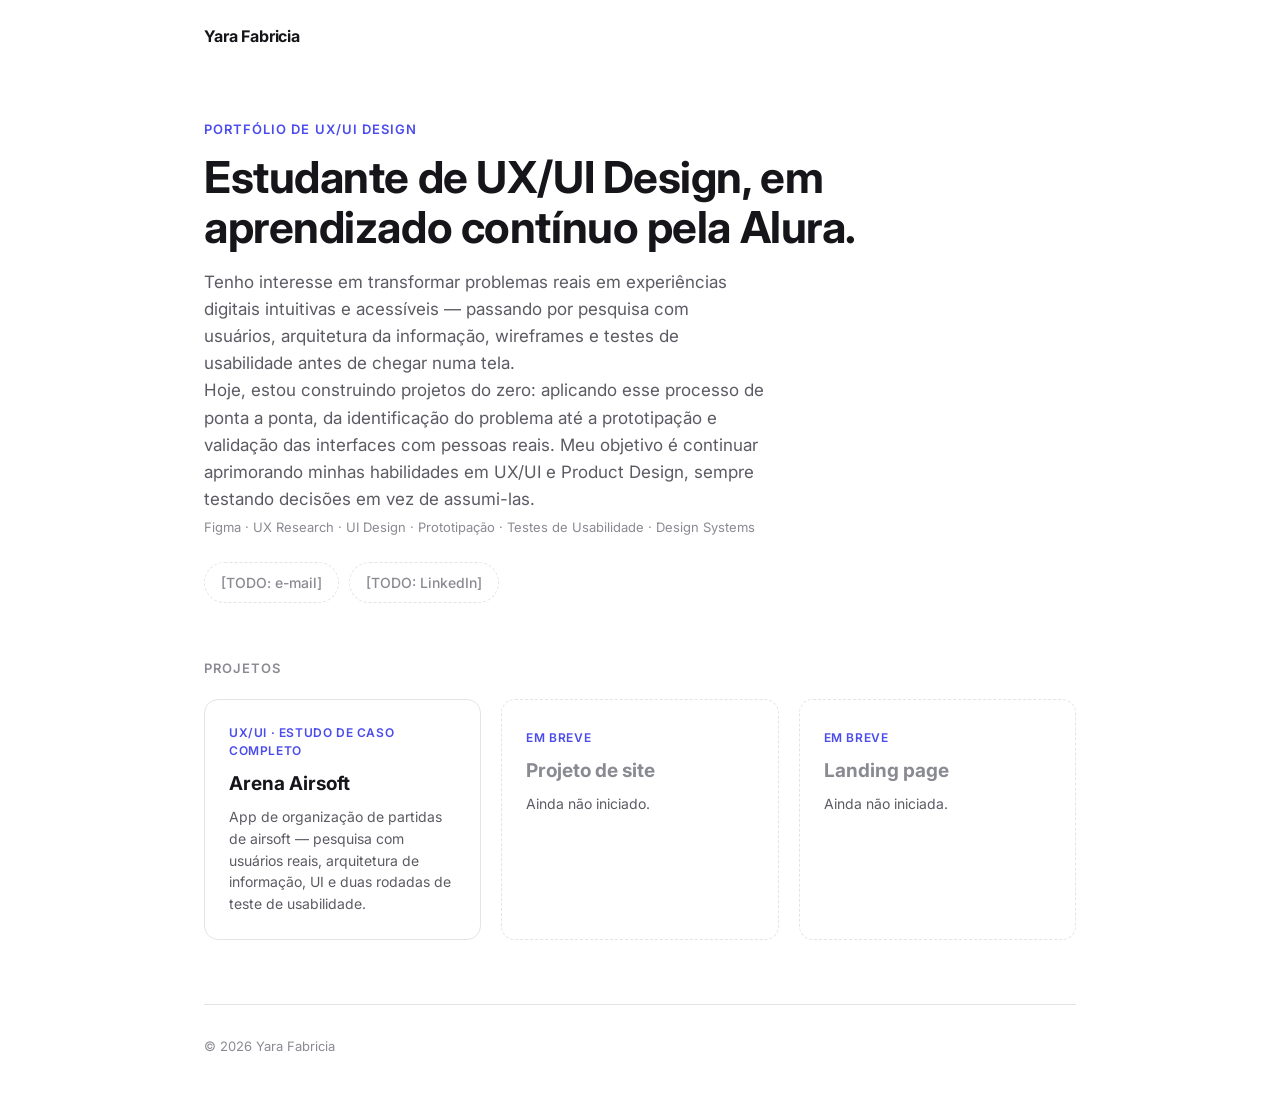
==== index.html @ 6df73b3e "Primeira versão do site de portfólio: home + case Arena Airsoft" ====
<!doctype html>
<html lang="pt-BR">
<head>
<meta charset="utf-8">
<meta name="viewport" content="width=device-width, initial-scale=1">
<title>Yara Fabricia — UX/UI Design</title>
<meta name="description" content="Portfólio de UX/UI design de Yara Fabricia.">
<link rel="preconnect" href="https://fonts.googleapis.com">
<link href="https://fonts.googleapis.com/css2?family=Inter:wght@400;500;600;700&display=swap" rel="stylesheet">
<link rel="stylesheet" href="styles.css">
</head>
<body>

<div class="wrap">
  <div class="nav">
    <div class="brand">Yara Fabricia</div>
  </div>

  <div class="hero">
    <div class="eyebrow">Portfólio de UX/UI design</div>
    <h1>Estudante de UX/UI Design, em aprendizado contínuo pela Alura.</h1>
    <p>Tenho interesse em transformar problemas reais em experiências digitais intuitivas e acessíveis — passando por pesquisa com usuários, arquitetura da informação, wireframes e testes de usabilidade antes de chegar numa tela.</p>
    <p>Hoje, estou construindo projetos do zero: aplicando esse processo de ponta a ponta, da identificação do problema até a prototipação e validação das interfaces com pessoas reais. Meu objetivo é continuar aprimorando minhas habilidades em UX/UI e Product Design, sempre testando decisões em vez de assumi-las.</p>
    <p style="font-size:13px; color:var(--text-faint); margin-top:4px">Figma · UX Research · UI Design · Prototipação · Testes de Usabilidade · Design Systems</p>

    <!-- TODO: links de contato que a Yara quer públicos (e-mail profissional, LinkedIn, etc.) -->
    <div class="contact-links">
      <a href="#" style="border-style:dashed; color:var(--text-faint)">[TODO: e-mail]</a>
      <a href="#" style="border-style:dashed; color:var(--text-faint)">[TODO: LinkedIn]</a>
    </div>
  </div>

  <div class="section-label">Projetos</div>
  <div class="projects">
    <a class="project-card" href="cases/arena-airsoft.html">
      <div class="tag">UX/UI · estudo de caso completo</div>
      <h3>Arena Airsoft</h3>
      <p>App de organização de partidas de airsoft — pesquisa com usuários reais, arquitetura de informação, UI e duas rodadas de teste de usabilidade.</p>
    </a>
    <div class="project-card placeholder">
      <div class="tag">Em breve</div>
      <h3>Projeto de site</h3>
      <p>Ainda não iniciado.</p>
    </div>
    <div class="project-card placeholder">
      <div class="tag">Em breve</div>
      <h3>Landing page</h3>
      <p>Ainda não iniciada.</p>
    </div>
  </div>

  <footer>
    &copy; 2026 Yara Fabricia
  </footer>
</div>

</body>
</html>
---- styles.css ----
:root {
  --bg: #ffffff;
  --surface: #f7f7f8;
  --text: #16161a;
  --text-muted: #5b5b63;
  --text-faint: #8a8a92;
  --border: #e4e4e8;
  --accent: #4b4ced;
  --accent-ink: #ffffff;
  --radius: 14px;
  --max: 920px;
}

* { box-sizing: border-box; }

html, body {
  margin: 0;
  background: var(--bg);
  color: var(--text);
  font-family: 'Inter', system-ui, -apple-system, sans-serif;
  font-size: 16px;
  line-height: 1.5;
}

a { color: inherit; text-decoration: none; }

.wrap {
  max-width: var(--max);
  margin: 0 auto;
  padding: 0 24px;
}

/* ---------- top nav ---------- */
.nav {
  display: flex;
  align-items: center;
  justify-content: space-between;
  padding: 24px 0;
}

.nav .brand {
  font-weight: 700;
  font-size: 16px;
  letter-spacing: -0.01em;
}

.nav a.back {
  font-size: 14px;
  color: var(--text-muted);
  display: flex;
  align-items: center;
  gap: 6px;
}

/* ---------- hero (home) ---------- */
.hero {
  padding: 48px 0 56px 0;
}

.hero .eyebrow {
  font-size: 13px;
  font-weight: 600;
  color: var(--accent);
  text-transform: uppercase;
  letter-spacing: 0.08em;
  margin-bottom: 12px;
}

.hero h1 {
  margin: 0 0 16px 0;
  font-size: clamp(28px, 5vw, 44px);
  line-height: 1.15;
  font-weight: 700;
  letter-spacing: -0.01em;
  max-width: 720px;
}

.hero p {
  margin: 0;
  font-size: 17px;
  line-height: 1.6;
  color: var(--text-muted);
  max-width: 560px;
}

.contact-links {
  display: flex;
  flex-wrap: wrap;
  gap: 10px;
  margin-top: 24px;
}

.contact-links a {
  padding: 9px 16px;
  border-radius: 999px;
  border: 1px solid var(--border);
  font-size: 14px;
  font-weight: 500;
}

.contact-links a:hover { border-color: var(--accent); color: var(--accent); }

/* ---------- project grid ---------- */
.section-label {
  font-size: 13px;
  font-weight: 600;
  color: var(--text-faint);
  text-transform: uppercase;
  letter-spacing: 0.08em;
  margin: 0 0 20px 0;
}

.projects {
  display: grid;
  grid-template-columns: repeat(auto-fit, minmax(260px, 1fr));
  gap: 20px;
  padding-bottom: 64px;
}

.project-card {
  display: block;
  border: 1px solid var(--border);
  border-radius: var(--radius);
  padding: 24px;
  transition: border-color 0.15s ease, transform 0.15s ease;
}

.project-card:hover {
  border-color: var(--accent);
  transform: translateY(-2px);
}

.project-card .tag {
  display: inline-block;
  font-size: 12px;
  font-weight: 600;
  color: var(--accent);
  text-transform: uppercase;
  letter-spacing: 0.05em;
  margin-bottom: 10px;
}

.project-card h3 {
  margin: 0 0 8px 0;
  font-size: 19px;
  font-weight: 700;
}

.project-card p {
  margin: 0;
  font-size: 14px;
  color: var(--text-muted);
  line-height: 1.55;
}

.project-card.placeholder {
  border-style: dashed;
  color: var(--text-faint);
}

.project-card.placeholder h3 { color: var(--text-faint); }

footer {
  padding: 32px 0 48px 0;
  border-top: 1px solid var(--border);
  font-size: 13px;
  color: var(--text-faint);
}

/* ---------- case page ---------- */
.case-hero {
  background: #141417;
  color: #ffffff;
  padding: 48px 0 40px 0;
  margin-bottom: 0;
}

.case-hero .badge {
  width: 48px;
  height: 48px;
  border-radius: 12px;
  background: #ffffff;
  color: #141417;
  display: flex;
  align-items: center;
  justify-content: center;
  margin-bottom: 16px;
}

.case-hero .eyebrow {
  font-size: 13px;
  font-weight: 600;
  letter-spacing: 0.08em;
  text-transform: uppercase;
  color: #a3a3ad;
  margin-bottom: 10px;
}

.case-hero h1 {
  margin: 0 0 14px 0;
  font-size: clamp(26px, 4.5vw, 38px);
  line-height: 1.2;
  font-weight: 700;
  max-width: 680px;
}

.case-hero p.lede {
  margin: 0;
  font-size: 16px;
  line-height: 1.6;
  color: #cfcfd4;
  max-width: 620px;
}

.case-meta {
  display: flex;
  flex-wrap: wrap;
  gap: 28px;
  margin-top: 24px;
  padding-top: 20px;
  border-top: 1px solid #2c2c31;
  font-size: 13px;
}

.case-meta div span:first-child { color: #8a8a92; display: block; margin-bottom: 4px; }
.case-meta div span:last-child { color: #ffffff; }

.case-section {
  padding: 44px 0 8px 0;
}

.case-section .num {
  font-size: 13px;
  font-weight: 600;
  color: var(--accent);
  text-transform: uppercase;
  letter-spacing: 0.06em;
  margin-bottom: 12px;
}

.case-section h2 {
  margin: 0 0 14px 0;
  font-size: 24px;
  font-weight: 700;
  max-width: 680px;
}

.case-section p {
  margin: 0 0 14px 0;
  font-size: 16px;
  line-height: 1.65;
  color: var(--text-muted);
  max-width: 680px;
}

.callout {
  margin: 10px 0 18px 0;
  padding: 16px 20px;
  border-radius: 12px;
  background: var(--surface);
  border-left: 4px solid var(--accent);
  max-width: 680px;
  font-size: 14px;
  line-height: 1.55;
  color: var(--text-muted);
}

.callout.warn { border-left-color: #c23b2e; background: #fdf0ed; }
.callout.good { border-left-color: #4a7a30; background: #eef3e7; }
.callout.dashed { border: 1px dashed #c7c7cc; background: transparent; border-left: 1px dashed #c7c7cc; }
.callout strong { color: var(--text); }

.callout .label {
  font-size: 12px;
  font-weight: 600;
  color: var(--text-muted);
  text-transform: uppercase;
  letter-spacing: 0.04em;
  margin-bottom: 6px;
  display: block;
}

.persona-grid {
  display: grid;
  grid-template-columns: repeat(auto-fit, minmax(240px, 1fr));
  gap: 16px;
  margin: 12px 0 18px 0;
}

.persona-card {
  border: 1px solid var(--border);
  border-radius: 12px;
  padding: 18px 20px;
}

.persona-card .name {
  font-size: 16px;
  font-weight: 600;
  margin-bottom: 6px;
}

.persona-card .desc {
  font-size: 13px;
  color: var(--text-faint);
  margin-bottom: 8px;
}

.persona-card .pain {
  font-size: 13px;
  line-height: 1.5;
  color: var(--text-muted);
  margin-bottom: 8px;
}

.persona-card .quote {
  font-size: 12px;
  line-height: 1.5;
  color: var(--text-faint);
  font-style: italic;
}

.timeline {
  border: 1px solid var(--border);
  border-radius: 12px;
  overflow: hidden;
  margin: 10px 0 18px 0;
  max-width: 680px;
}

.timeline .row {
  display: grid;
  grid-template-columns: 44px 1fr auto;
  gap: 12px;
  padding: 14px 18px;
  border-bottom: 1px solid var(--border);
  align-items: baseline;
}

.timeline .row:last-child { border-bottom: none; }

.timeline .n { font-size: 18px; font-weight: 600; color: var(--text-faint); }
.timeline .n.active { color: var(--accent); }
.timeline .title { font-size: 14px; font-weight: 600; }
.timeline .sub { font-size: 12px; color: var(--text-faint); margin-top: 2px; }
.timeline .date { font-size: 12px; color: var(--text-faint); text-align: right; white-space: nowrap; }

.decision-card {
  border: 1px solid var(--border);
  border-radius: 12px;
  padding: 18px 20px;
  margin-bottom: 12px;
  max-width: 680px;
}

.decision-card .title { font-size: 15px; font-weight: 600; margin-bottom: 8px; }
.decision-card .body { font-size: 14px; line-height: 1.55; color: var(--text-muted); }

.swatches { display: flex; gap: 10px; margin-top: 10px; flex-wrap: wrap; }
.swatch { padding: 6px 12px; border-radius: 999px; font-size: 12px; font-weight: 600; }

.finding {
  display: flex;
  gap: 12px;
  align-items: flex-start;
  padding: 12px 0;
  border-top: 1px solid var(--border);
  max-width: 680px;
}

.finding:last-child { border-bottom: 1px solid var(--border); }

.finding .dot {
  width: 9px;
  height: 9px;
  border-radius: 999px;
  margin-top: 6px;
  flex-shrink: 0;
}

.dot-high { background: #c23b2e; }
.dot-low { background: #8a8a92; }

.finding .text { font-size: 14px; line-height: 1.55; color: var(--text-muted); }

.applied-box {
  padding: 14px 20px;
  border-radius: 12px;
  background: var(--surface);
  max-width: 680px;
  font-size: 13px;
  line-height: 1.55;
  color: var(--text-muted);
  margin-bottom: 8px;
}

.screens-grid {
  display: grid;
  grid-template-columns: repeat(auto-fit, minmax(160px, 1fr));
  gap: 10px;
  margin: 12px 0 18px 0;
  max-width: 680px;
}

.screens-grid span {
  display: block;
  padding: 12px 14px;
  border-radius: 10px;
  background: var(--surface);
  font-size: 14px;
  text-align: center;
}

.btn-outline {
  display: inline-flex;
  align-items: center;
  gap: 8px;
  padding: 11px 20px;
  border-radius: 999px;
  border: 1px solid var(--text);
  font-size: 13px;
  font-weight: 600;
  margin: 6px 0 18px 0;
}

.btn-outline:hover { background: var(--text); color: var(--bg); }

.learned-box {
  margin-top: 16px;
  padding: 20px 24px;
  border-radius: 12px;
  background: var(--surface);
  max-width: 680px;
}

.learned-box .label {
  font-size: 13px;
  font-weight: 600;
  color: var(--text-muted);
  text-transform: uppercase;
  letter-spacing: 0.04em;
  margin-bottom: 10px;
}

.learned-box p { color: var(--text); font-size: 15px; }
.learned-box p.note { font-size: 13px; color: var(--text-faint); font-style: italic; }

.case-footer { padding: 40px 0 64px 0; }

@media (max-width: 640px) {
  .case-meta { gap: 20px; }
  .timeline .row { grid-template-columns: 1fr; gap: 2px; }
  .timeline .date { text-align: left; }
}
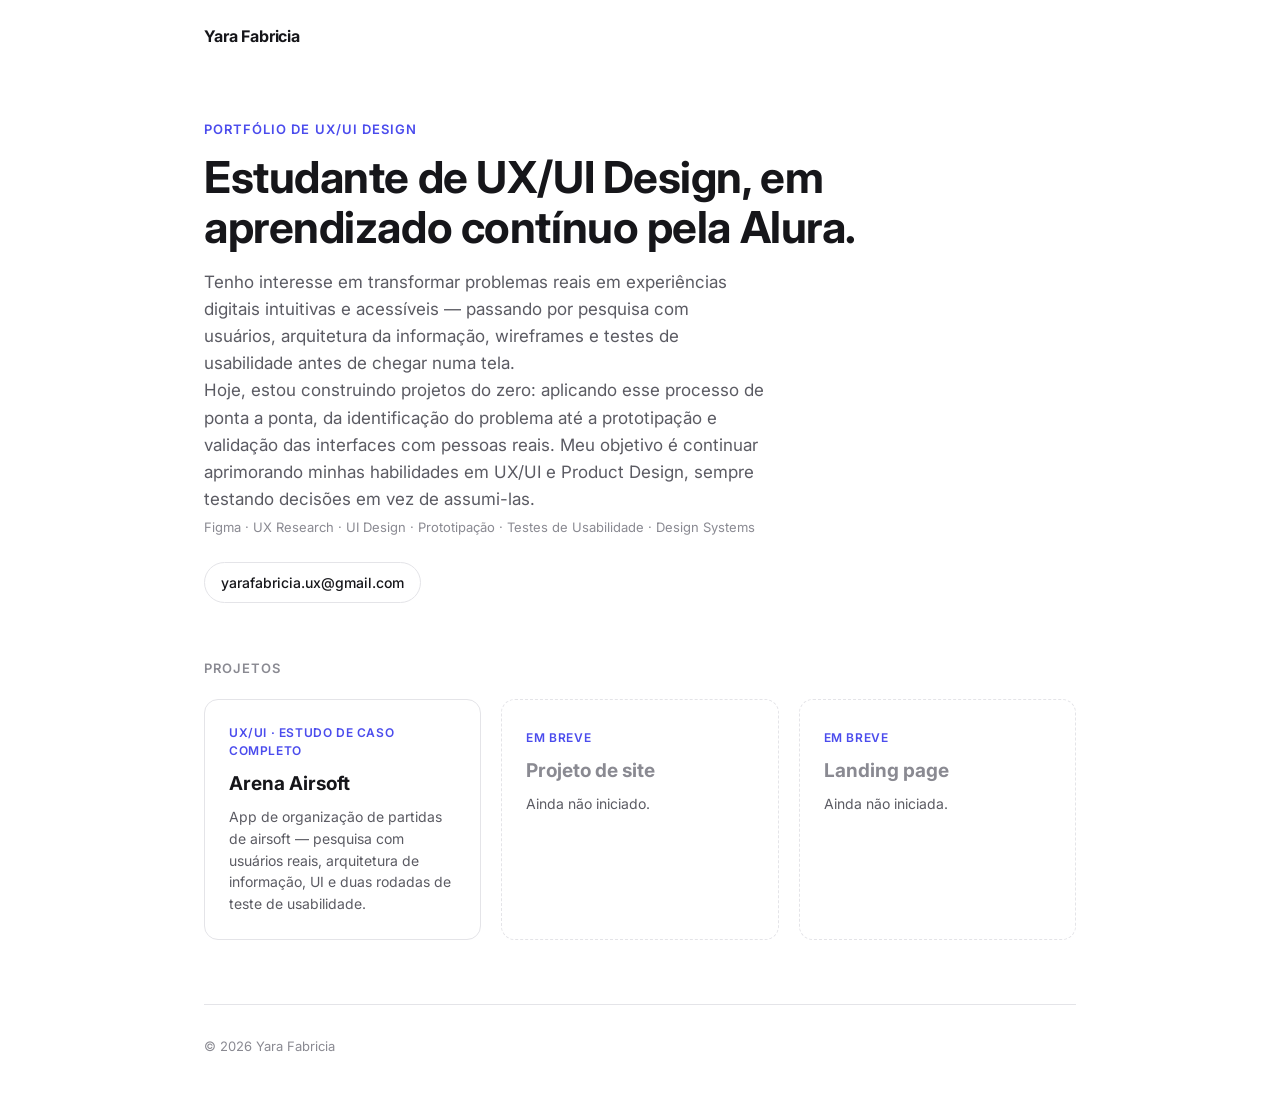
==== commit f8c02bb8: "Adiciona e-mail de contato na home" ====
--- a/index.html
+++ b/index.html
@@ -23,10 +23,8 @@
     <p>Hoje, estou construindo projetos do zero: aplicando esse processo de ponta a ponta, da identificação do problema até a prototipação e validação das interfaces com pessoas reais. Meu objetivo é continuar aprimorando minhas habilidades em UX/UI e Product Design, sempre testando decisões em vez de assumi-las.</p>
     <p style="font-size:13px; color:var(--text-faint); margin-top:4px">Figma · UX Research · UI Design · Prototipação · Testes de Usabilidade · Design Systems</p>
 
-    <!-- TODO: links de contato que a Yara quer públicos (e-mail profissional, LinkedIn, etc.) -->
     <div class="contact-links">
-      <a href="#" style="border-style:dashed; color:var(--text-faint)">[TODO: e-mail]</a>
-      <a href="#" style="border-style:dashed; color:var(--text-faint)">[TODO: LinkedIn]</a>
+      <a href="mailto:yarafabricia.ux@gmail.com">yarafabricia.ux@gmail.com</a>
     </div>
   </div>
 
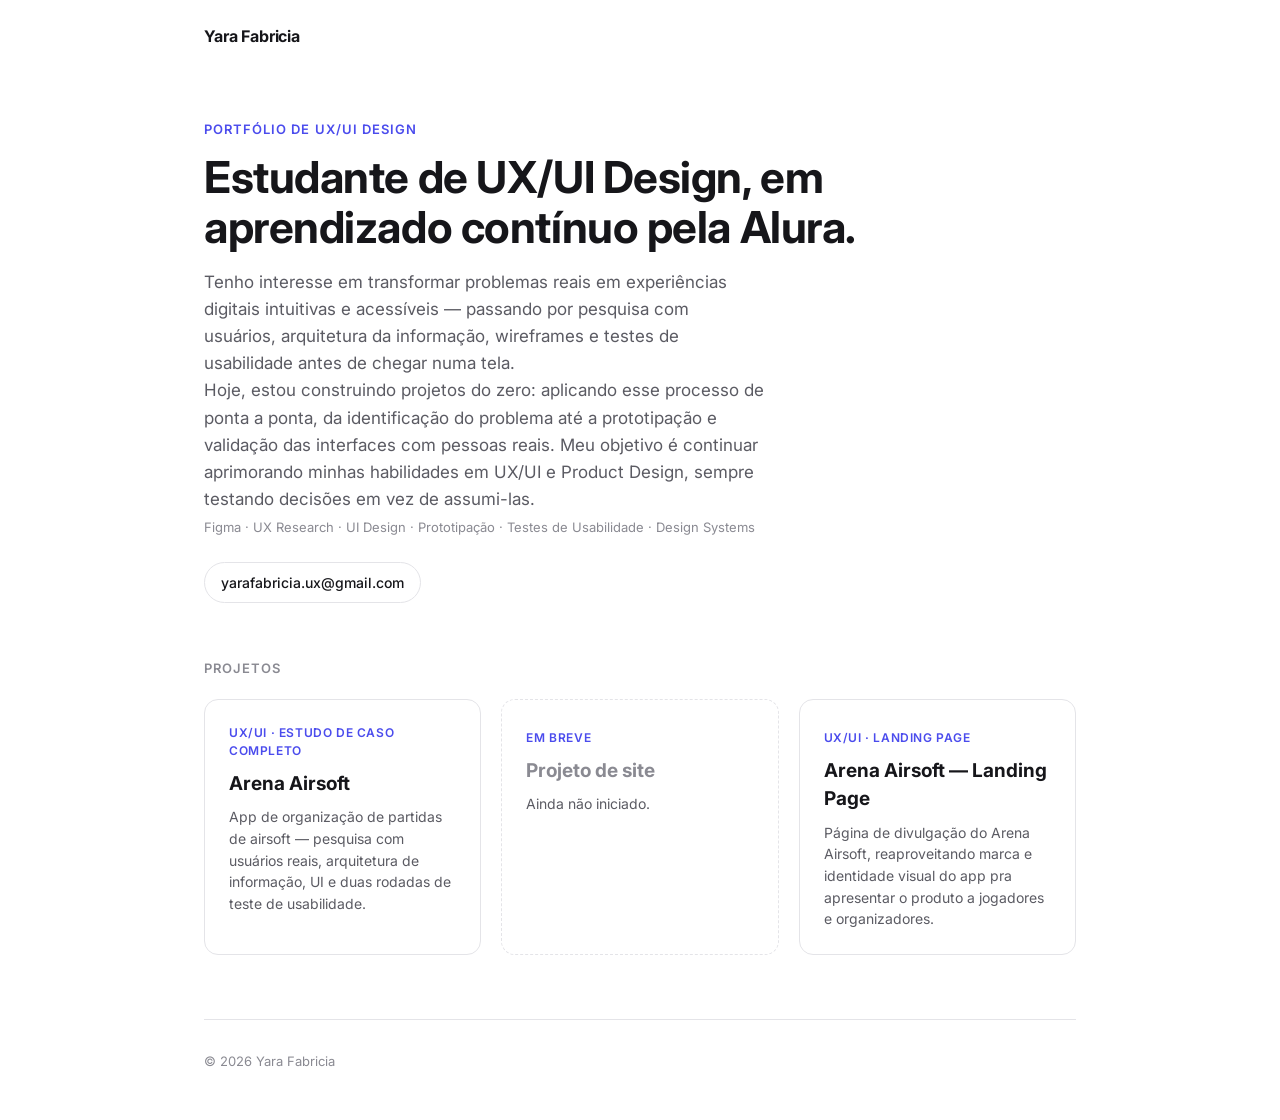
==== commit 6ff44749: "Adiciona card da landing page no portfólio Antes: a home mostrava "Landing page" como placeholder "E" ====
--- a/index.html
+++ b/index.html
@@ -40,11 +40,11 @@
       <h3>Projeto de site</h3>
       <p>Ainda não iniciado.</p>
     </div>
-    <div class="project-card placeholder">
-      <div class="tag">Em breve</div>
-      <h3>Landing page</h3>
-      <p>Ainda não iniciada.</p>
-    </div>
+    <a class="project-card" href="https://arena-airsoft-landing.vercel.app/" target="_blank" rel="noopener">
+      <div class="tag">UX/UI · landing page</div>
+      <h3>Arena Airsoft — Landing Page</h3>
+      <p>Página de divulgação do Arena Airsoft, reaproveitando marca e identidade visual do app pra apresentar o produto a jogadores e organizadores.</p>
+    </a>
   </div>
 
   <footer>
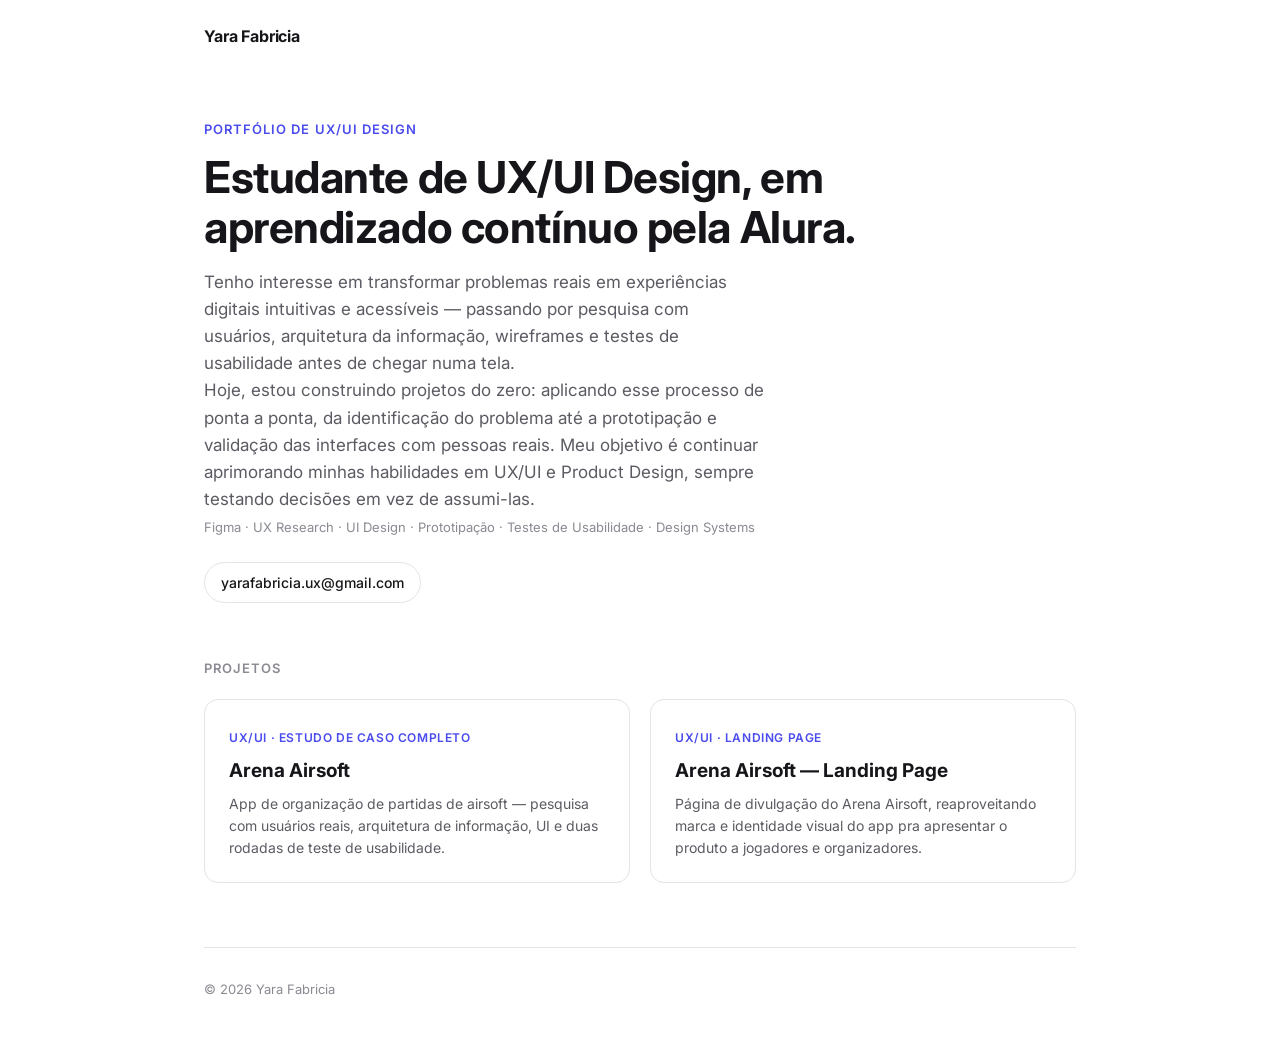
==== commit d99291d3: "Remove placeholder do card de projeto de site ainda não iniciado Antes: a home mostrava um card "Em " ====
--- a/index.html
+++ b/index.html
@@ -35,11 +35,6 @@
       <h3>Arena Airsoft</h3>
       <p>App de organização de partidas de airsoft — pesquisa com usuários reais, arquitetura de informação, UI e duas rodadas de teste de usabilidade.</p>
     </a>
-    <div class="project-card placeholder">
-      <div class="tag">Em breve</div>
-      <h3>Projeto de site</h3>
-      <p>Ainda não iniciado.</p>
-    </div>
     <a class="project-card" href="https://arena-airsoft-landing.vercel.app/" target="_blank" rel="noopener">
       <div class="tag">UX/UI · landing page</div>
       <h3>Arena Airsoft — Landing Page</h3>
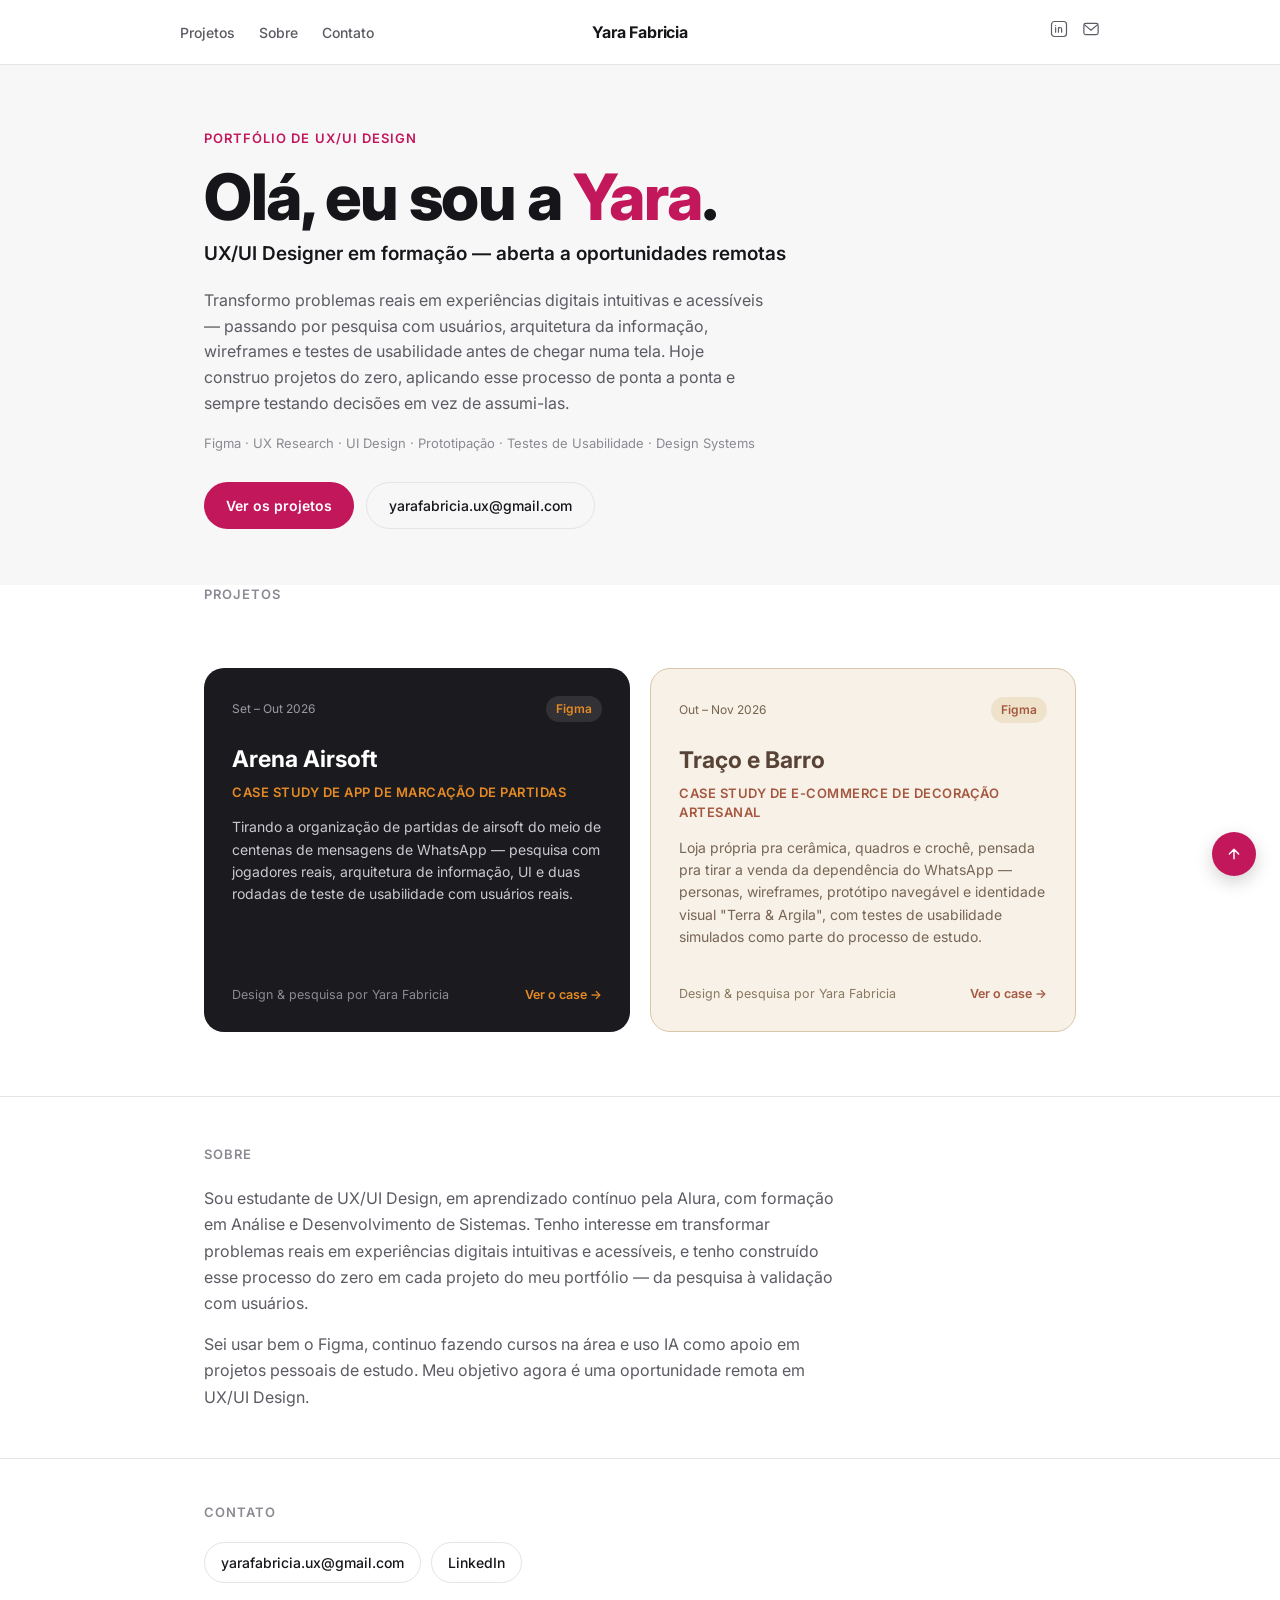
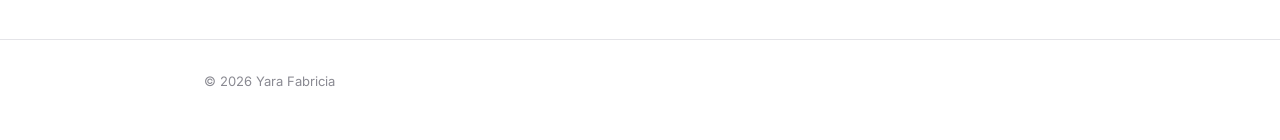
==== commit 764301b5: "Redesenha o portfólio principal com visual próprio Nova home inspirada em referência enviada pela Ya" ====
--- a/index.html
+++ b/index.html
@@ -4,48 +4,119 @@
 <meta charset="utf-8">
 <meta name="viewport" content="width=device-width, initial-scale=1">
 <title>Yara Fabricia — UX/UI Design</title>
-<meta name="description" content="Portfólio de UX/UI design de Yara Fabricia.">
+<meta name="description" content="Portfólio de UX/UI design de Yara Fabricia: estudos de caso de Arena Airsoft e Traço e Barro, do problema à validação com usuários.">
 <link rel="preconnect" href="https://fonts.googleapis.com">
-<link href="https://fonts.googleapis.com/css2?family=Inter:wght@400;500;600;700&display=swap" rel="stylesheet">
+<link href="https://fonts.googleapis.com/css2?family=Inter:wght@400;500;600;700;800&display=swap" rel="stylesheet">
 <link rel="stylesheet" href="styles.css">
 </head>
 <body>
 
+<div class="home-nav">
+  <div class="wrap home-nav-row">
+    <div class="home-nav-links">
+      <a href="#projetos">Projetos</a>
+      <a href="#sobre">Sobre</a>
+      <a href="#contato">Contato</a>
+    </div>
+    <div class="home-nav-brand">Yara Fabricia</div>
+    <div class="home-nav-social">
+      <a href="https://www.linkedin.com/in/yara-fabrícia-UXUI" target="_blank" rel="noopener" aria-label="LinkedIn">
+        <svg width="18" height="18" viewBox="0 0 24 24" fill="none" aria-hidden="true"><rect x="2" y="2" width="20" height="20" rx="4" stroke="currentColor" stroke-width="1.6"/><path d="M7.5 10v6.2M7.5 7.3v.1M11.3 16.2V10M11.3 12.2c0-1.4 1-2.2 2.2-2.2 1.3 0 2 .8 2 2.3v3.9" stroke="currentColor" stroke-width="1.6" stroke-linecap="round"/></svg>
+      </a>
+      <a href="mailto:yarafabricia.ux@gmail.com" aria-label="E-mail">
+        <svg width="18" height="18" viewBox="0 0 24 24" fill="none" aria-hidden="true"><rect x="2.5" y="4.5" width="19" height="15" rx="2.5" stroke="currentColor" stroke-width="1.6"/><path d="M3.5 6.5l8.5 7 8.5-7" stroke="currentColor" stroke-width="1.6" stroke-linecap="round"/></svg>
+      </a>
+    </div>
+  </div>
+</div>
+
+<div class="home-hero">
+  <div class="wrap">
+    <div class="home-hero-eyebrow">Portfólio de UX/UI Design</div>
+    <h1 class="home-hero-title">Olá, eu sou a <span>Yara</span>.</h1>
+    <p class="home-hero-role">UX/UI Designer em formação — aberta a oportunidades remotas</p>
+    <p class="home-hero-lede">Transformo problemas reais em experiências digitais intuitivas e acessíveis — passando por pesquisa com usuários, arquitetura da informação, wireframes e testes de usabilidade antes de chegar numa tela. Hoje construo projetos do zero, aplicando esse processo de ponta a ponta e sempre testando decisões em vez de assumi-las.</p>
+    <div class="home-hero-tools">Figma · UX Research · UI Design · Prototipação · Testes de Usabilidade · Design Systems</div>
+    <div class="home-hero-cta">
+      <a class="btn-primary" href="#projetos">Ver os projetos</a>
+      <a class="btn-ghost" href="mailto:yarafabricia.ux@gmail.com">yarafabricia.ux@gmail.com</a>
+    </div>
+  </div>
+</div>
+
 <div class="wrap">
-  <div class="nav">
-    <div class="brand">Yara Fabricia</div>
+  <div class="section-label" id="projetos">Projetos</div>
+  <div class="projects">
+
+    <a class="project-card card-airsoft" href="cases/arena-airsoft.html">
+      <div class="card-top">
+        <span class="card-date">Set – Out 2026</span>
+        <span class="card-tool">Figma</span>
+      </div>
+      <h3>Arena Airsoft</h3>
+      <div class="card-subtitle">Case study de app de marcação de partidas</div>
+      <p>Tirando a organização de partidas de airsoft do meio de centenas de mensagens de WhatsApp — pesquisa com jogadores reais, arquitetura de informação, UI e duas rodadas de teste de usabilidade com usuários reais.</p>
+      <div class="card-bottom">
+        <span class="card-credit">Design &amp; pesquisa por Yara Fabricia</span>
+        <span class="card-arrow">Ver o case &rarr;</span>
+      </div>
+    </a>
+
+    <a class="project-card card-barro" href="https://tracoebarroloja.vercel.app/case.html" target="_blank" rel="noopener">
+      <div class="card-top">
+        <span class="card-date">Out – Nov 2026</span>
+        <span class="card-tool">Figma</span>
+      </div>
+      <h3>Traço e Barro</h3>
+      <div class="card-subtitle">Case study de e-commerce de decoração artesanal</div>
+      <p>Loja própria pra cerâmica, quadros e crochê, pensada pra tirar a venda da dependência do WhatsApp — personas, wireframes, protótipo navegável e identidade visual "Terra &amp; Argila", com testes de usabilidade simulados como parte do processo de estudo.</p>
+      <div class="card-bottom">
+        <span class="card-credit">Design &amp; pesquisa por Yara Fabricia</span>
+        <span class="card-arrow">Ver o case &rarr;</span>
+      </div>
+    </a>
+
   </div>
+</div>
 
-  <div class="hero">
-    <div class="eyebrow">Portfólio de UX/UI design</div>
-    <h1>Estudante de UX/UI Design, em aprendizado contínuo pela Alura.</h1>
-    <p>Tenho interesse em transformar problemas reais em experiências digitais intuitivas e acessíveis — passando por pesquisa com usuários, arquitetura da informação, wireframes e testes de usabilidade antes de chegar numa tela.</p>
-    <p>Hoje, estou construindo projetos do zero: aplicando esse processo de ponta a ponta, da identificação do problema até a prototipação e validação das interfaces com pessoas reais. Meu objetivo é continuar aprimorando minhas habilidades em UX/UI e Product Design, sempre testando decisões em vez de assumi-las.</p>
-    <p style="font-size:13px; color:var(--text-faint); margin-top:4px">Figma · UX Research · UI Design · Prototipação · Testes de Usabilidade · Design Systems</p>
+<div class="about" id="sobre">
+  <div class="wrap">
+    <div class="section-label">Sobre</div>
+    <p>Sou estudante de UX/UI Design, em aprendizado contínuo pela Alura, com formação em Análise e Desenvolvimento de Sistemas. Tenho interesse em transformar problemas reais em experiências digitais intuitivas e acessíveis, e tenho construído esse processo do zero em cada projeto do meu portfólio — da pesquisa à validação com usuários.</p>
+    <p>Sei usar bem o Figma, continuo fazendo cursos na área e uso IA como apoio em projetos pessoais de estudo. Meu objetivo agora é uma oportunidade remota em UX/UI Design.</p>
+  </div>
+</div>
 
+<div class="contact-section" id="contato">
+  <div class="wrap">
+    <div class="section-label">Contato</div>
     <div class="contact-links">
       <a href="mailto:yarafabricia.ux@gmail.com">yarafabricia.ux@gmail.com</a>
+      <a href="https://www.linkedin.com/in/yara-fabrícia-UXUI" target="_blank" rel="noopener">LinkedIn</a>
     </div>
   </div>
+</div>
 
-  <div class="section-label">Projetos</div>
-  <div class="projects">
-    <a class="project-card" href="cases/arena-airsoft.html">
-      <div class="tag">UX/UI · estudo de caso completo</div>
-      <h3>Arena Airsoft</h3>
-      <p>App de organização de partidas de airsoft — pesquisa com usuários reais, arquitetura de informação, UI e duas rodadas de teste de usabilidade.</p>
-    </a>
-    <a class="project-card" href="https://arena-airsoft-landing.vercel.app/" target="_blank" rel="noopener">
-      <div class="tag">UX/UI · landing page</div>
-      <h3>Arena Airsoft — Landing Page</h3>
-      <p>Página de divulgação do Arena Airsoft, reaproveitando marca e identidade visual do app pra apresentar o produto a jogadores e organizadores.</p>
-    </a>
-  </div>
+<footer>
+  <div class="wrap">&copy; 2026 Yara Fabricia</div>
+</footer>
 
-  <footer>
-    &copy; 2026 Yara Fabricia
-  </footer>
-</div>
+<button class="back-to-top" id="backToTop" aria-label="Voltar ao topo" hidden>
+  <svg width="16" height="16" viewBox="0 0 24 24" fill="none" aria-hidden="true"><path d="M12 19V5M5 12l7-7 7 7" stroke="currentColor" stroke-width="2.2" stroke-linecap="round" stroke-linejoin="round"/></svg>
+</button>
+
+<script>
+(function () {
+  var btn = document.getElementById('backToTop');
+  if (!btn) return;
+  window.addEventListener('scroll', function () {
+    btn.hidden = window.scrollY < 420;
+  });
+  btn.addEventListener('click', function () {
+    window.scrollTo({ top: 0, behavior: 'smooth' });
+  });
+})();
+</script>
 
 </body>
 </html>
--- a/styles.css
+++ b/styles.css
@@ -9,6 +9,8 @@
   --accent-ink: #ffffff;
   --radius: 14px;
   --max: 920px;
+  --personal: #C2185B;
+  --personal-ink: #ffffff;
 }
 
 * { box-sizing: border-box; }
@@ -52,42 +54,252 @@
   gap: 6px;
 }
 
-/* ---------- hero (home) ---------- */
-.hero {
-  padding: 48px 0 56px 0;
-}
-
-.hero .eyebrow {
-  font-size: 13px;
-  font-weight: 600;
-  color: var(--accent);
+/* ---------- home nav ---------- */
+.home-nav {
+  background: #ffffff;
+  border-bottom: 1px solid var(--border);
+}
+
+.home-nav-row {
+  display: grid;
+  grid-template-columns: 1fr auto 1fr;
+  align-items: center;
+  gap: 16px;
+  padding: 20px 0;
+}
+
+.home-nav-links {
+  display: flex;
+  gap: 24px;
+  font-size: 14px;
+  font-weight: 500;
+  color: var(--text-muted);
+}
+
+.home-nav-links a:hover { color: var(--personal); }
+
+.home-nav-brand {
+  font-weight: 700;
+  font-size: 16px;
+  letter-spacing: -0.01em;
+  text-align: center;
+  white-space: nowrap;
+}
+
+.home-nav-social {
+  display: flex;
+  justify-content: flex-end;
+  gap: 14px;
+  color: var(--text-muted);
+}
+
+.home-nav-social a:hover { color: var(--personal); }
+
+/* ---------- home hero ---------- */
+.home-hero {
+  background: var(--surface);
+  padding: 64px 0 56px 0;
+}
+
+.home-hero-eyebrow {
+  font-size: 13px;
+  font-weight: 600;
+  color: var(--personal);
   text-transform: uppercase;
   letter-spacing: 0.08em;
-  margin-bottom: 12px;
-}
-
-.hero h1 {
-  margin: 0 0 16px 0;
-  font-size: clamp(28px, 5vw, 44px);
-  line-height: 1.15;
+  margin-bottom: 14px;
+}
+
+.home-hero-title {
+  margin: 0 0 10px 0;
+  font-size: clamp(36px, 6.5vw, 64px);
+  line-height: 1.05;
+  font-weight: 800;
+  letter-spacing: -0.02em;
+  color: var(--text);
+}
+
+.home-hero-title span { color: var(--personal); }
+
+.home-hero-role {
+  margin: 0 0 20px 0;
+  font-size: 19px;
+  font-weight: 600;
+  color: var(--text);
+  max-width: 600px;
+}
+
+.home-hero-lede {
+  margin: 0 0 18px 0;
+  font-size: 16px;
+  line-height: 1.6;
+  color: var(--text-muted);
+  max-width: 560px;
+}
+
+.home-hero-tools {
+  font-size: 13px;
+  color: var(--text-faint);
+  margin-bottom: 28px;
+}
+
+.home-hero-cta {
+  display: flex;
+  flex-wrap: wrap;
+  gap: 12px;
+}
+
+.btn-primary {
+  display: inline-flex;
+  align-items: center;
+  padding: 12px 22px;
+  border-radius: 999px;
+  background: var(--personal);
+  color: var(--personal-ink);
+  font-size: 14px;
+  font-weight: 600;
+}
+
+.btn-primary:hover { background: #9e1450; }
+
+.btn-ghost {
+  display: inline-flex;
+  align-items: center;
+  padding: 12px 22px;
+  border-radius: 999px;
+  border: 1px solid var(--border);
+  font-size: 14px;
+  font-weight: 500;
+}
+
+.btn-ghost:hover { border-color: var(--personal); color: var(--personal); }
+
+/* ---------- project grid ---------- */
+.section-label {
+  font-size: 13px;
+  font-weight: 600;
+  color: var(--text-faint);
+  text-transform: uppercase;
+  letter-spacing: 0.08em;
+  margin: 0 0 20px 0;
+}
+
+.projects {
+  display: grid;
+  grid-template-columns: repeat(2, 1fr);
+  gap: 20px;
+  padding: 44px 0 64px 0;
+}
+
+.project-card {
+  display: flex;
+  flex-direction: column;
+  border-radius: 20px;
+  padding: 28px;
+  min-height: 300px;
+  transition: transform 0.15s ease;
+}
+
+.project-card:hover { transform: translateY(-3px); }
+
+.card-top {
+  display: flex;
+  justify-content: space-between;
+  align-items: center;
+  font-size: 12px;
+  margin-bottom: 20px;
+}
+
+.card-tool {
+  padding: 4px 10px;
+  border-radius: 999px;
+  font-weight: 600;
+}
+
+.project-card h3 {
+  margin: 0 0 6px 0;
+  font-size: 23px;
   font-weight: 700;
-  letter-spacing: -0.01em;
-  max-width: 720px;
-}
-
-.hero p {
+}
+
+.card-subtitle {
+  font-size: 13px;
+  font-weight: 600;
+  text-transform: uppercase;
+  letter-spacing: 0.04em;
+  margin-bottom: 14px;
+}
+
+.project-card p {
   margin: 0;
-  font-size: 17px;
+  font-size: 14px;
   line-height: 1.6;
-  color: var(--text-muted);
-  max-width: 560px;
+  flex-grow: 1;
+}
+
+.card-bottom {
+  display: flex;
+  justify-content: space-between;
+  align-items: baseline;
+  gap: 12px;
+  margin-top: 20px;
+  padding-top: 16px;
+  font-size: 12.5px;
+}
+
+.card-arrow { font-weight: 600; white-space: nowrap; }
+
+/* Arena Airsoft — dark/orange treatment matching the app's own identity */
+.card-airsoft {
+  background: #1b1b1f;
+  color: #ffffff;
+}
+.card-airsoft .card-date { color: #9a9aa2; }
+.card-airsoft .card-tool { background: rgba(255,255,255,0.1); color: #E58A24; }
+.card-airsoft .card-subtitle { color: #E58A24; }
+.card-airsoft p { color: #c9c9cf; }
+.card-airsoft .card-credit { color: #8a8a92; }
+.card-airsoft .card-arrow { color: #E58A24; }
+
+/* Traço e Barro — Terra & Argila treatment matching the shop's own identity */
+.card-barro {
+  background: #F7F1E7;
+  color: #594337;
+  border: 1px solid #D9C6A8;
+}
+.card-barro .card-date { color: #77644C; }
+.card-barro .card-tool { background: #EFE2CB; color: #A55840; }
+.card-barro .card-subtitle { color: #A55840; }
+.card-barro p { color: #776555; }
+.card-barro .card-credit { color: #8a7960; }
+.card-barro .card-arrow { color: #A55840; }
+
+/* ---------- about ---------- */
+.about {
+  border-top: 1px solid var(--border);
+  padding: 48px 0;
+}
+
+.about p {
+  font-size: 16px;
+  line-height: 1.65;
+  color: var(--text-muted);
+  max-width: 640px;
+  margin: 0 0 14px 0;
+}
+
+.about p:last-child { margin-bottom: 0; }
+
+/* ---------- contact ---------- */
+.contact-section {
+  border-top: 1px solid var(--border);
+  padding: 44px 0 56px 0;
 }
 
 .contact-links {
   display: flex;
   flex-wrap: wrap;
   gap: 10px;
-  margin-top: 24px;
 }
 
 .contact-links a {
@@ -98,67 +310,7 @@
   font-weight: 500;
 }
 
-.contact-links a:hover { border-color: var(--accent); color: var(--accent); }
-
-/* ---------- project grid ---------- */
-.section-label {
-  font-size: 13px;
-  font-weight: 600;
-  color: var(--text-faint);
-  text-transform: uppercase;
-  letter-spacing: 0.08em;
-  margin: 0 0 20px 0;
-}
-
-.projects {
-  display: grid;
-  grid-template-columns: repeat(auto-fit, minmax(260px, 1fr));
-  gap: 20px;
-  padding-bottom: 64px;
-}
-
-.project-card {
-  display: block;
-  border: 1px solid var(--border);
-  border-radius: var(--radius);
-  padding: 24px;
-  transition: border-color 0.15s ease, transform 0.15s ease;
-}
-
-.project-card:hover {
-  border-color: var(--accent);
-  transform: translateY(-2px);
-}
-
-.project-card .tag {
-  display: inline-block;
-  font-size: 12px;
-  font-weight: 600;
-  color: var(--accent);
-  text-transform: uppercase;
-  letter-spacing: 0.05em;
-  margin-bottom: 10px;
-}
-
-.project-card h3 {
-  margin: 0 0 8px 0;
-  font-size: 19px;
-  font-weight: 700;
-}
-
-.project-card p {
-  margin: 0;
-  font-size: 14px;
-  color: var(--text-muted);
-  line-height: 1.55;
-}
-
-.project-card.placeholder {
-  border-style: dashed;
-  color: var(--text-faint);
-}
-
-.project-card.placeholder h3 { color: var(--text-faint); }
+.contact-links a:hover { border-color: var(--personal); color: var(--personal); }
 
 footer {
   padding: 32px 0 48px 0;
@@ -166,6 +318,26 @@
   font-size: 13px;
   color: var(--text-faint);
 }
+
+/* ---------- back to top ---------- */
+.back-to-top {
+  position: fixed;
+  right: max(24px, env(safe-area-inset-right, 0px));
+  bottom: max(24px, env(safe-area-inset-bottom, 0px));
+  width: 44px;
+  height: 44px;
+  border-radius: 999px;
+  border: none;
+  background: var(--personal);
+  color: var(--personal-ink);
+  display: flex;
+  align-items: center;
+  justify-content: center;
+  cursor: pointer;
+  box-shadow: 0 6px 18px rgba(0,0,0,0.18);
+}
+
+.back-to-top:hover { background: #9e1450; }
 
 /* ---------- case page ---------- */
 .case-hero {
@@ -451,3 +623,10 @@
   .timeline .row { grid-template-columns: 1fr; gap: 2px; }
   .timeline .date { text-align: left; }
 }
+
+@media (max-width: 720px) {
+  .home-nav-row { grid-template-columns: 1fr; justify-items: center; gap: 10px; padding: 16px 0; }
+  .home-nav-links { order: 2; gap: 18px; }
+  .home-nav-social { order: 3; justify-content: center; }
+  .projects { grid-template-columns: 1fr; }
+}
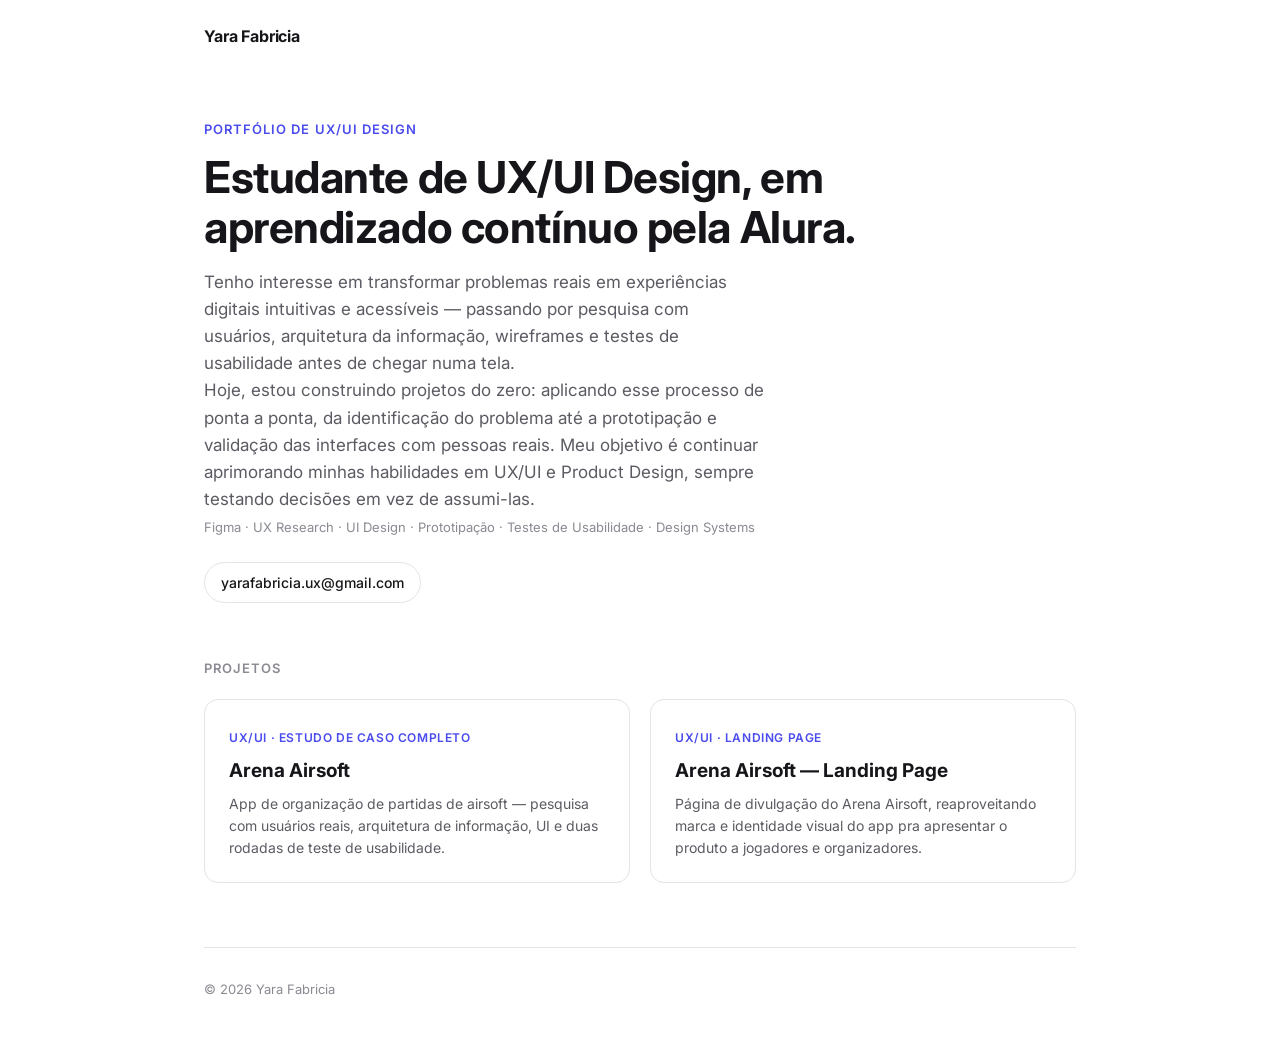
==== commit 54e6cc38: "Revert "Redesenha o portfólio principal com visual próprio" This reverts commit 764301b5dca134832427" ====
--- a/index.html
+++ b/index.html
@@ -4,119 +4,48 @@
 <meta charset="utf-8">
 <meta name="viewport" content="width=device-width, initial-scale=1">
 <title>Yara Fabricia — UX/UI Design</title>
-<meta name="description" content="Portfólio de UX/UI design de Yara Fabricia: estudos de caso de Arena Airsoft e Traço e Barro, do problema à validação com usuários.">
+<meta name="description" content="Portfólio de UX/UI design de Yara Fabricia.">
 <link rel="preconnect" href="https://fonts.googleapis.com">
-<link href="https://fonts.googleapis.com/css2?family=Inter:wght@400;500;600;700;800&display=swap" rel="stylesheet">
+<link href="https://fonts.googleapis.com/css2?family=Inter:wght@400;500;600;700&display=swap" rel="stylesheet">
 <link rel="stylesheet" href="styles.css">
 </head>
 <body>
 
-<div class="home-nav">
-  <div class="wrap home-nav-row">
-    <div class="home-nav-links">
-      <a href="#projetos">Projetos</a>
-      <a href="#sobre">Sobre</a>
-      <a href="#contato">Contato</a>
-    </div>
-    <div class="home-nav-brand">Yara Fabricia</div>
-    <div class="home-nav-social">
-      <a href="https://www.linkedin.com/in/yara-fabrícia-UXUI" target="_blank" rel="noopener" aria-label="LinkedIn">
-        <svg width="18" height="18" viewBox="0 0 24 24" fill="none" aria-hidden="true"><rect x="2" y="2" width="20" height="20" rx="4" stroke="currentColor" stroke-width="1.6"/><path d="M7.5 10v6.2M7.5 7.3v.1M11.3 16.2V10M11.3 12.2c0-1.4 1-2.2 2.2-2.2 1.3 0 2 .8 2 2.3v3.9" stroke="currentColor" stroke-width="1.6" stroke-linecap="round"/></svg>
-      </a>
-      <a href="mailto:yarafabricia.ux@gmail.com" aria-label="E-mail">
-        <svg width="18" height="18" viewBox="0 0 24 24" fill="none" aria-hidden="true"><rect x="2.5" y="4.5" width="19" height="15" rx="2.5" stroke="currentColor" stroke-width="1.6"/><path d="M3.5 6.5l8.5 7 8.5-7" stroke="currentColor" stroke-width="1.6" stroke-linecap="round"/></svg>
-      </a>
+<div class="wrap">
+  <div class="nav">
+    <div class="brand">Yara Fabricia</div>
+  </div>
+
+  <div class="hero">
+    <div class="eyebrow">Portfólio de UX/UI design</div>
+    <h1>Estudante de UX/UI Design, em aprendizado contínuo pela Alura.</h1>
+    <p>Tenho interesse em transformar problemas reais em experiências digitais intuitivas e acessíveis — passando por pesquisa com usuários, arquitetura da informação, wireframes e testes de usabilidade antes de chegar numa tela.</p>
+    <p>Hoje, estou construindo projetos do zero: aplicando esse processo de ponta a ponta, da identificação do problema até a prototipação e validação das interfaces com pessoas reais. Meu objetivo é continuar aprimorando minhas habilidades em UX/UI e Product Design, sempre testando decisões em vez de assumi-las.</p>
+    <p style="font-size:13px; color:var(--text-faint); margin-top:4px">Figma · UX Research · UI Design · Prototipação · Testes de Usabilidade · Design Systems</p>
+
+    <div class="contact-links">
+      <a href="mailto:yarafabricia.ux@gmail.com">yarafabricia.ux@gmail.com</a>
     </div>
   </div>
+
+  <div class="section-label">Projetos</div>
+  <div class="projects">
+    <a class="project-card" href="cases/arena-airsoft.html">
+      <div class="tag">UX/UI · estudo de caso completo</div>
+      <h3>Arena Airsoft</h3>
+      <p>App de organização de partidas de airsoft — pesquisa com usuários reais, arquitetura de informação, UI e duas rodadas de teste de usabilidade.</p>
+    </a>
+    <a class="project-card" href="https://arena-airsoft-landing.vercel.app/" target="_blank" rel="noopener">
+      <div class="tag">UX/UI · landing page</div>
+      <h3>Arena Airsoft — Landing Page</h3>
+      <p>Página de divulgação do Arena Airsoft, reaproveitando marca e identidade visual do app pra apresentar o produto a jogadores e organizadores.</p>
+    </a>
+  </div>
+
+  <footer>
+    &copy; 2026 Yara Fabricia
+  </footer>
 </div>
-
-<div class="home-hero">
-  <div class="wrap">
-    <div class="home-hero-eyebrow">Portfólio de UX/UI Design</div>
-    <h1 class="home-hero-title">Olá, eu sou a <span>Yara</span>.</h1>
-    <p class="home-hero-role">UX/UI Designer em formação — aberta a oportunidades remotas</p>
-    <p class="home-hero-lede">Transformo problemas reais em experiências digitais intuitivas e acessíveis — passando por pesquisa com usuários, arquitetura da informação, wireframes e testes de usabilidade antes de chegar numa tela. Hoje construo projetos do zero, aplicando esse processo de ponta a ponta e sempre testando decisões em vez de assumi-las.</p>
-    <div class="home-hero-tools">Figma · UX Research · UI Design · Prototipação · Testes de Usabilidade · Design Systems</div>
-    <div class="home-hero-cta">
-      <a class="btn-primary" href="#projetos">Ver os projetos</a>
-      <a class="btn-ghost" href="mailto:yarafabricia.ux@gmail.com">yarafabricia.ux@gmail.com</a>
-    </div>
-  </div>
-</div>
-
-<div class="wrap">
-  <div class="section-label" id="projetos">Projetos</div>
-  <div class="projects">
-
-    <a class="project-card card-airsoft" href="cases/arena-airsoft.html">
-      <div class="card-top">
-        <span class="card-date">Set – Out 2026</span>
-        <span class="card-tool">Figma</span>
-      </div>
-      <h3>Arena Airsoft</h3>
-      <div class="card-subtitle">Case study de app de marcação de partidas</div>
-      <p>Tirando a organização de partidas de airsoft do meio de centenas de mensagens de WhatsApp — pesquisa com jogadores reais, arquitetura de informação, UI e duas rodadas de teste de usabilidade com usuários reais.</p>
-      <div class="card-bottom">
-        <span class="card-credit">Design &amp; pesquisa por Yara Fabricia</span>
-        <span class="card-arrow">Ver o case &rarr;</span>
-      </div>
-    </a>
-
-    <a class="project-card card-barro" href="https://tracoebarroloja.vercel.app/case.html" target="_blank" rel="noopener">
-      <div class="card-top">
-        <span class="card-date">Out – Nov 2026</span>
-        <span class="card-tool">Figma</span>
-      </div>
-      <h3>Traço e Barro</h3>
-      <div class="card-subtitle">Case study de e-commerce de decoração artesanal</div>
-      <p>Loja própria pra cerâmica, quadros e crochê, pensada pra tirar a venda da dependência do WhatsApp — personas, wireframes, protótipo navegável e identidade visual "Terra &amp; Argila", com testes de usabilidade simulados como parte do processo de estudo.</p>
-      <div class="card-bottom">
-        <span class="card-credit">Design &amp; pesquisa por Yara Fabricia</span>
-        <span class="card-arrow">Ver o case &rarr;</span>
-      </div>
-    </a>
-
-  </div>
-</div>
-
-<div class="about" id="sobre">
-  <div class="wrap">
-    <div class="section-label">Sobre</div>
-    <p>Sou estudante de UX/UI Design, em aprendizado contínuo pela Alura, com formação em Análise e Desenvolvimento de Sistemas. Tenho interesse em transformar problemas reais em experiências digitais intuitivas e acessíveis, e tenho construído esse processo do zero em cada projeto do meu portfólio — da pesquisa à validação com usuários.</p>
-    <p>Sei usar bem o Figma, continuo fazendo cursos na área e uso IA como apoio em projetos pessoais de estudo. Meu objetivo agora é uma oportunidade remota em UX/UI Design.</p>
-  </div>
-</div>
-
-<div class="contact-section" id="contato">
-  <div class="wrap">
-    <div class="section-label">Contato</div>
-    <div class="contact-links">
-      <a href="mailto:yarafabricia.ux@gmail.com">yarafabricia.ux@gmail.com</a>
-      <a href="https://www.linkedin.com/in/yara-fabrícia-UXUI" target="_blank" rel="noopener">LinkedIn</a>
-    </div>
-  </div>
-</div>
-
-<footer>
-  <div class="wrap">&copy; 2026 Yara Fabricia</div>
-</footer>
-
-<button class="back-to-top" id="backToTop" aria-label="Voltar ao topo" hidden>
-  <svg width="16" height="16" viewBox="0 0 24 24" fill="none" aria-hidden="true"><path d="M12 19V5M5 12l7-7 7 7" stroke="currentColor" stroke-width="2.2" stroke-linecap="round" stroke-linejoin="round"/></svg>
-</button>
-
-<script>
-(function () {
-  var btn = document.getElementById('backToTop');
-  if (!btn) return;
-  window.addEventListener('scroll', function () {
-    btn.hidden = window.scrollY < 420;
-  });
-  btn.addEventListener('click', function () {
-    window.scrollTo({ top: 0, behavior: 'smooth' });
-  });
-})();
-</script>
 
 </body>
 </html>
--- a/styles.css
+++ b/styles.css
@@ -9,8 +9,6 @@
   --accent-ink: #ffffff;
   --radius: 14px;
   --max: 920px;
-  --personal: #C2185B;
-  --personal-ink: #ffffff;
 }
 
 * { box-sizing: border-box; }
@@ -54,252 +52,42 @@
   gap: 6px;
 }
 
-/* ---------- home nav ---------- */
-.home-nav {
-  background: #ffffff;
-  border-bottom: 1px solid var(--border);
-}
-
-.home-nav-row {
-  display: grid;
-  grid-template-columns: 1fr auto 1fr;
-  align-items: center;
-  gap: 16px;
-  padding: 20px 0;
-}
-
-.home-nav-links {
-  display: flex;
-  gap: 24px;
-  font-size: 14px;
-  font-weight: 500;
-  color: var(--text-muted);
-}
-
-.home-nav-links a:hover { color: var(--personal); }
-
-.home-nav-brand {
+/* ---------- hero (home) ---------- */
+.hero {
+  padding: 48px 0 56px 0;
+}
+
+.hero .eyebrow {
+  font-size: 13px;
+  font-weight: 600;
+  color: var(--accent);
+  text-transform: uppercase;
+  letter-spacing: 0.08em;
+  margin-bottom: 12px;
+}
+
+.hero h1 {
+  margin: 0 0 16px 0;
+  font-size: clamp(28px, 5vw, 44px);
+  line-height: 1.15;
   font-weight: 700;
-  font-size: 16px;
   letter-spacing: -0.01em;
-  text-align: center;
-  white-space: nowrap;
-}
-
-.home-nav-social {
-  display: flex;
-  justify-content: flex-end;
-  gap: 14px;
-  color: var(--text-muted);
-}
-
-.home-nav-social a:hover { color: var(--personal); }
-
-/* ---------- home hero ---------- */
-.home-hero {
-  background: var(--surface);
-  padding: 64px 0 56px 0;
-}
-
-.home-hero-eyebrow {
-  font-size: 13px;
-  font-weight: 600;
-  color: var(--personal);
-  text-transform: uppercase;
-  letter-spacing: 0.08em;
-  margin-bottom: 14px;
-}
-
-.home-hero-title {
-  margin: 0 0 10px 0;
-  font-size: clamp(36px, 6.5vw, 64px);
-  line-height: 1.05;
-  font-weight: 800;
-  letter-spacing: -0.02em;
-  color: var(--text);
-}
-
-.home-hero-title span { color: var(--personal); }
-
-.home-hero-role {
-  margin: 0 0 20px 0;
-  font-size: 19px;
-  font-weight: 600;
-  color: var(--text);
-  max-width: 600px;
-}
-
-.home-hero-lede {
-  margin: 0 0 18px 0;
-  font-size: 16px;
+  max-width: 720px;
+}
+
+.hero p {
+  margin: 0;
+  font-size: 17px;
   line-height: 1.6;
   color: var(--text-muted);
   max-width: 560px;
-}
-
-.home-hero-tools {
-  font-size: 13px;
-  color: var(--text-faint);
-  margin-bottom: 28px;
-}
-
-.home-hero-cta {
-  display: flex;
-  flex-wrap: wrap;
-  gap: 12px;
-}
-
-.btn-primary {
-  display: inline-flex;
-  align-items: center;
-  padding: 12px 22px;
-  border-radius: 999px;
-  background: var(--personal);
-  color: var(--personal-ink);
-  font-size: 14px;
-  font-weight: 600;
-}
-
-.btn-primary:hover { background: #9e1450; }
-
-.btn-ghost {
-  display: inline-flex;
-  align-items: center;
-  padding: 12px 22px;
-  border-radius: 999px;
-  border: 1px solid var(--border);
-  font-size: 14px;
-  font-weight: 500;
-}
-
-.btn-ghost:hover { border-color: var(--personal); color: var(--personal); }
-
-/* ---------- project grid ---------- */
-.section-label {
-  font-size: 13px;
-  font-weight: 600;
-  color: var(--text-faint);
-  text-transform: uppercase;
-  letter-spacing: 0.08em;
-  margin: 0 0 20px 0;
-}
-
-.projects {
-  display: grid;
-  grid-template-columns: repeat(2, 1fr);
-  gap: 20px;
-  padding: 44px 0 64px 0;
-}
-
-.project-card {
-  display: flex;
-  flex-direction: column;
-  border-radius: 20px;
-  padding: 28px;
-  min-height: 300px;
-  transition: transform 0.15s ease;
-}
-
-.project-card:hover { transform: translateY(-3px); }
-
-.card-top {
-  display: flex;
-  justify-content: space-between;
-  align-items: center;
-  font-size: 12px;
-  margin-bottom: 20px;
-}
-
-.card-tool {
-  padding: 4px 10px;
-  border-radius: 999px;
-  font-weight: 600;
-}
-
-.project-card h3 {
-  margin: 0 0 6px 0;
-  font-size: 23px;
-  font-weight: 700;
-}
-
-.card-subtitle {
-  font-size: 13px;
-  font-weight: 600;
-  text-transform: uppercase;
-  letter-spacing: 0.04em;
-  margin-bottom: 14px;
-}
-
-.project-card p {
-  margin: 0;
-  font-size: 14px;
-  line-height: 1.6;
-  flex-grow: 1;
-}
-
-.card-bottom {
-  display: flex;
-  justify-content: space-between;
-  align-items: baseline;
-  gap: 12px;
-  margin-top: 20px;
-  padding-top: 16px;
-  font-size: 12.5px;
-}
-
-.card-arrow { font-weight: 600; white-space: nowrap; }
-
-/* Arena Airsoft — dark/orange treatment matching the app's own identity */
-.card-airsoft {
-  background: #1b1b1f;
-  color: #ffffff;
-}
-.card-airsoft .card-date { color: #9a9aa2; }
-.card-airsoft .card-tool { background: rgba(255,255,255,0.1); color: #E58A24; }
-.card-airsoft .card-subtitle { color: #E58A24; }
-.card-airsoft p { color: #c9c9cf; }
-.card-airsoft .card-credit { color: #8a8a92; }
-.card-airsoft .card-arrow { color: #E58A24; }
-
-/* Traço e Barro — Terra & Argila treatment matching the shop's own identity */
-.card-barro {
-  background: #F7F1E7;
-  color: #594337;
-  border: 1px solid #D9C6A8;
-}
-.card-barro .card-date { color: #77644C; }
-.card-barro .card-tool { background: #EFE2CB; color: #A55840; }
-.card-barro .card-subtitle { color: #A55840; }
-.card-barro p { color: #776555; }
-.card-barro .card-credit { color: #8a7960; }
-.card-barro .card-arrow { color: #A55840; }
-
-/* ---------- about ---------- */
-.about {
-  border-top: 1px solid var(--border);
-  padding: 48px 0;
-}
-
-.about p {
-  font-size: 16px;
-  line-height: 1.65;
-  color: var(--text-muted);
-  max-width: 640px;
-  margin: 0 0 14px 0;
-}
-
-.about p:last-child { margin-bottom: 0; }
-
-/* ---------- contact ---------- */
-.contact-section {
-  border-top: 1px solid var(--border);
-  padding: 44px 0 56px 0;
 }
 
 .contact-links {
   display: flex;
   flex-wrap: wrap;
   gap: 10px;
+  margin-top: 24px;
 }
 
 .contact-links a {
@@ -310,7 +98,67 @@
   font-weight: 500;
 }
 
-.contact-links a:hover { border-color: var(--personal); color: var(--personal); }
+.contact-links a:hover { border-color: var(--accent); color: var(--accent); }
+
+/* ---------- project grid ---------- */
+.section-label {
+  font-size: 13px;
+  font-weight: 600;
+  color: var(--text-faint);
+  text-transform: uppercase;
+  letter-spacing: 0.08em;
+  margin: 0 0 20px 0;
+}
+
+.projects {
+  display: grid;
+  grid-template-columns: repeat(auto-fit, minmax(260px, 1fr));
+  gap: 20px;
+  padding-bottom: 64px;
+}
+
+.project-card {
+  display: block;
+  border: 1px solid var(--border);
+  border-radius: var(--radius);
+  padding: 24px;
+  transition: border-color 0.15s ease, transform 0.15s ease;
+}
+
+.project-card:hover {
+  border-color: var(--accent);
+  transform: translateY(-2px);
+}
+
+.project-card .tag {
+  display: inline-block;
+  font-size: 12px;
+  font-weight: 600;
+  color: var(--accent);
+  text-transform: uppercase;
+  letter-spacing: 0.05em;
+  margin-bottom: 10px;
+}
+
+.project-card h3 {
+  margin: 0 0 8px 0;
+  font-size: 19px;
+  font-weight: 700;
+}
+
+.project-card p {
+  margin: 0;
+  font-size: 14px;
+  color: var(--text-muted);
+  line-height: 1.55;
+}
+
+.project-card.placeholder {
+  border-style: dashed;
+  color: var(--text-faint);
+}
+
+.project-card.placeholder h3 { color: var(--text-faint); }
 
 footer {
   padding: 32px 0 48px 0;
@@ -318,26 +166,6 @@
   font-size: 13px;
   color: var(--text-faint);
 }
-
-/* ---------- back to top ---------- */
-.back-to-top {
-  position: fixed;
-  right: max(24px, env(safe-area-inset-right, 0px));
-  bottom: max(24px, env(safe-area-inset-bottom, 0px));
-  width: 44px;
-  height: 44px;
-  border-radius: 999px;
-  border: none;
-  background: var(--personal);
-  color: var(--personal-ink);
-  display: flex;
-  align-items: center;
-  justify-content: center;
-  cursor: pointer;
-  box-shadow: 0 6px 18px rgba(0,0,0,0.18);
-}
-
-.back-to-top:hover { background: #9e1450; }
 
 /* ---------- case page ---------- */
 .case-hero {
@@ -623,10 +451,3 @@
   .timeline .row { grid-template-columns: 1fr; gap: 2px; }
   .timeline .date { text-align: left; }
 }
-
-@media (max-width: 720px) {
-  .home-nav-row { grid-template-columns: 1fr; justify-items: center; gap: 10px; padding: 16px 0; }
-  .home-nav-links { order: 2; gap: 18px; }
-  .home-nav-social { order: 3; justify-content: center; }
-  .projects { grid-template-columns: 1fr; }
-}
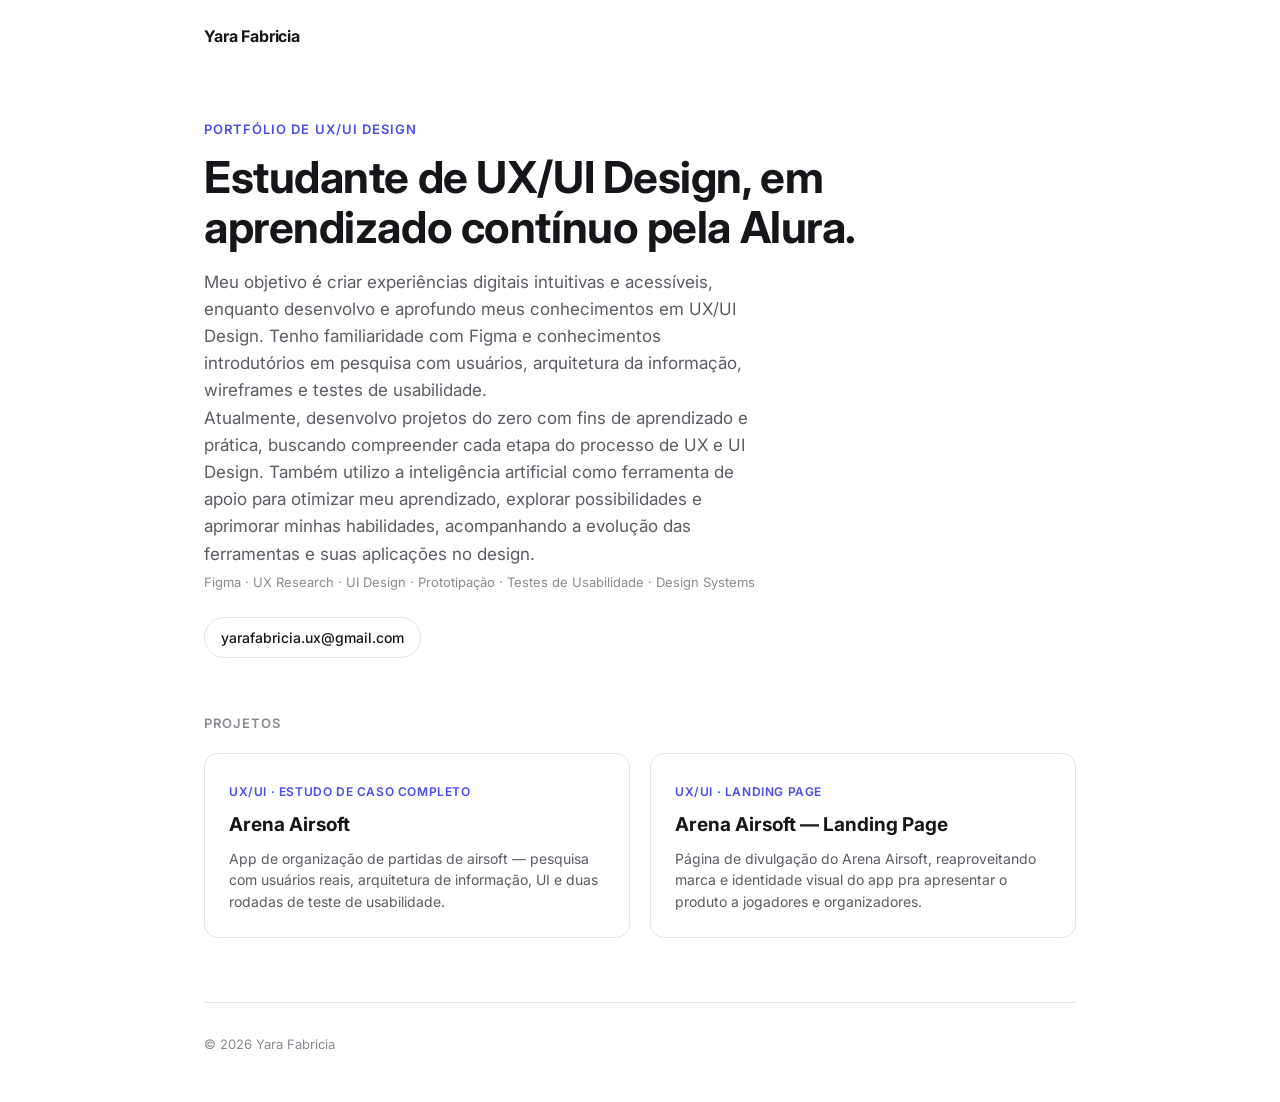
==== commit 90509be0: "Ajusta o parágrafo de apresentação no hero Antes: o texto descrevia um processo já consolidado de po" ====
--- a/index.html
+++ b/index.html
@@ -19,8 +19,8 @@
   <div class="hero">
     <div class="eyebrow">Portfólio de UX/UI design</div>
     <h1>Estudante de UX/UI Design, em aprendizado contínuo pela Alura.</h1>
-    <p>Tenho interesse em transformar problemas reais em experiências digitais intuitivas e acessíveis — passando por pesquisa com usuários, arquitetura da informação, wireframes e testes de usabilidade antes de chegar numa tela.</p>
-    <p>Hoje, estou construindo projetos do zero: aplicando esse processo de ponta a ponta, da identificação do problema até a prototipação e validação das interfaces com pessoas reais. Meu objetivo é continuar aprimorando minhas habilidades em UX/UI e Product Design, sempre testando decisões em vez de assumi-las.</p>
+    <p>Meu objetivo é criar experiências digitais intuitivas e acessíveis, enquanto desenvolvo e aprofundo meus conhecimentos em UX/UI Design. Tenho familiaridade com Figma e conhecimentos introdutórios em pesquisa com usuários, arquitetura da informação, wireframes e testes de usabilidade.</p>
+    <p>Atualmente, desenvolvo projetos do zero com fins de aprendizado e prática, buscando compreender cada etapa do processo de UX e UI Design. Também utilizo a inteligência artificial como ferramenta de apoio para otimizar meu aprendizado, explorar possibilidades e aprimorar minhas habilidades, acompanhando a evolução das ferramentas e suas aplicações no design.</p>
     <p style="font-size:13px; color:var(--text-faint); margin-top:4px">Figma · UX Research · UI Design · Prototipação · Testes de Usabilidade · Design Systems</p>
 
     <div class="contact-links">
